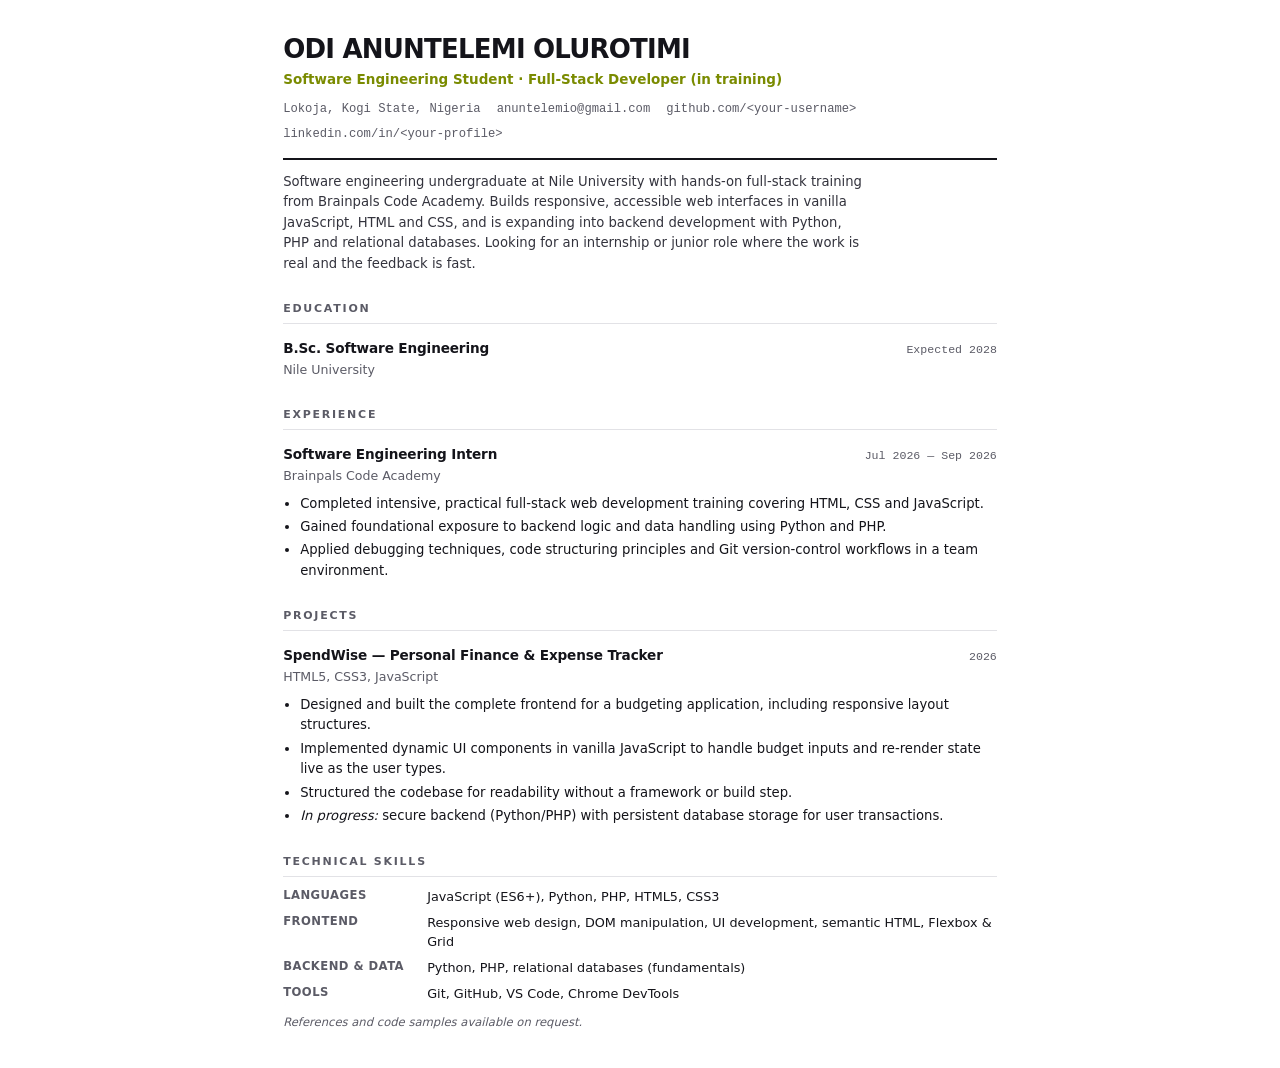
==== Odi-Anuntelemi-Olurotimi-CV.html @ 8ad45e79 "Portfolio" ====
<!DOCTYPE html>
<html lang="en">
<head>
<meta charset="utf-8">
<title>Odi Anuntelemi Olurotimi — CV</title>
<style>
@page{size:A4;margin:14mm 14mm}
:root{
  --ink:#14141a; --soft:#5b5b66; --rule:#e2e2e6; --accent:#7a8b00;
  --font:"Inter",system-ui,-apple-system,"Segoe UI",Roboto,Helvetica,Arial,sans-serif;
}
*,*::before,*::after{box-sizing:border-box}
body{
  margin:0;padding:36px 40px;background:#fff;color:var(--ink);
  font-family:var(--font);font-size:13.2px;line-height:1.55;
  max-width:210mm;margin-inline:auto;
}
h1{font-size:26px;margin:0;letter-spacing:-.03em;line-height:1.05;text-transform:uppercase}
h2{
  font-size:11px;letter-spacing:.16em;text-transform:uppercase;color:var(--soft);
  margin:26px 0 10px;padding-bottom:6px;border-bottom:1px solid var(--rule);font-weight:700;
}
h3{font-size:13.6px;margin:0;letter-spacing:-.01em}
p{margin:0}
a{color:inherit;text-decoration:none}
ul{margin:8px 0 0;padding-left:17px}
li{margin-bottom:3px}
.contact{
  display:flex;flex-wrap:wrap;gap:6px 16px;margin-top:10px;
  font-size:12.2px;color:var(--soft);font-family:ui-monospace,SFMono-Regular,Menlo,monospace;
}
.role{font-size:13.5px;color:var(--accent);font-weight:600;margin-top:6px}
.head{padding-bottom:14px;border-bottom:2px solid var(--ink)}
.entry{display:flex;justify-content:space-between;gap:16px;align-items:baseline}
.when{font-family:ui-monospace,SFMono-Regular,Menlo,monospace;font-size:11.6px;color:var(--soft);white-space:nowrap}
.org{color:var(--soft);font-size:12.6px;margin-top:1px}
.block{margin-top:14px}
.block:first-of-type{margin-top:0}
.skills{display:grid;gap:6px;margin-top:10px}
.skills div{display:grid;grid-template-columns:132px 1fr;gap:12px;font-size:12.8px}
.skills b{font-weight:600;color:var(--soft);font-size:11.6px;letter-spacing:.04em;text-transform:uppercase}
.intro{margin-top:12px;color:#33333d;max-width:70ch}
.note{font-size:11.6px;color:var(--soft);margin-top:10px;font-style:italic}
@media print{
  body{padding:0;font-size:12.4px}
  h2{margin-top:20px}
}
</style>
</head>
<body>

  <div class="head">
    <h1>Odi Anuntelemi Olurotimi</h1>
    <p class="role">Software Engineering Student &middot; Full-Stack Developer (in training)</p>
    <div class="contact">
      <span>Lokoja, Kogi State, Nigeria</span>
      <span>anuntelemio@gmail.com</span>
      <span>github.com/&lt;your-username&gt;</span>
      <span>linkedin.com/in/&lt;your-profile&gt;</span>
    </div>
  </div>

  <p class="intro">
    Software engineering undergraduate at Nile University with hands-on full-stack training from
    Brainpals Code Academy. Builds responsive, accessible web interfaces in vanilla JavaScript,
    HTML and CSS, and is expanding into backend development with Python, PHP and relational
    databases. Looking for an internship or junior role where the work is real and the feedback is fast.
  </p>

  <h2>Education</h2>
  <div class="block">
    <div class="entry">
      <div>
        <h3>B.Sc. Software Engineering</h3>
        <p class="org">Nile University</p>
      </div>
      <span class="when">Expected 2028</span>
    </div>
  </div>

  <h2>Experience</h2>
  <div class="block">
    <div class="entry">
      <div>
        <h3>Software Engineering Intern</h3>
        <p class="org">Brainpals Code Academy</p>
      </div>
      <span class="when">Jul 2026 — Sep 2026</span>
    </div>
    <ul>
      <li>Completed intensive, practical full-stack web development training covering HTML, CSS and JavaScript.</li>
      <li>Gained foundational exposure to backend logic and data handling using Python and PHP.</li>
      <li>Applied debugging techniques, code structuring principles and Git version-control workflows in a team environment.</li>
    </ul>
  </div>

  <h2>Projects</h2>
  <div class="block">
    <div class="entry">
      <div>
        <h3>SpendWise — Personal Finance &amp; Expense Tracker</h3>
        <p class="org">HTML5, CSS3, JavaScript</p>
      </div>
      <span class="when">2026</span>
    </div>
    <ul>
      <li>Designed and built the complete frontend for a budgeting application, including responsive layout structures.</li>
      <li>Implemented dynamic UI components in vanilla JavaScript to handle budget inputs and re-render state live as the user types.</li>
      <li>Structured the codebase for readability without a framework or build step.</li>
      <li><em>In progress:</em> secure backend (Python/PHP) with persistent database storage for user transactions.</li>
    </ul>
  </div>

  <h2>Technical Skills</h2>
  <div class="skills">
    <div><b>Languages</b><span>JavaScript (ES6+), Python, PHP, HTML5, CSS3</span></div>
    <div><b>Frontend</b><span>Responsive web design, DOM manipulation, UI development, semantic HTML, Flexbox &amp; Grid</span></div>
    <div><b>Backend &amp; Data</b><span>Python, PHP, relational databases (fundamentals)</span></div>
    <div><b>Tools</b><span>Git, GitHub, VS Code, Chrome DevTools</span></div>
  </div>

  <p class="note">References and code samples available on request.</p>

</body>
</html>
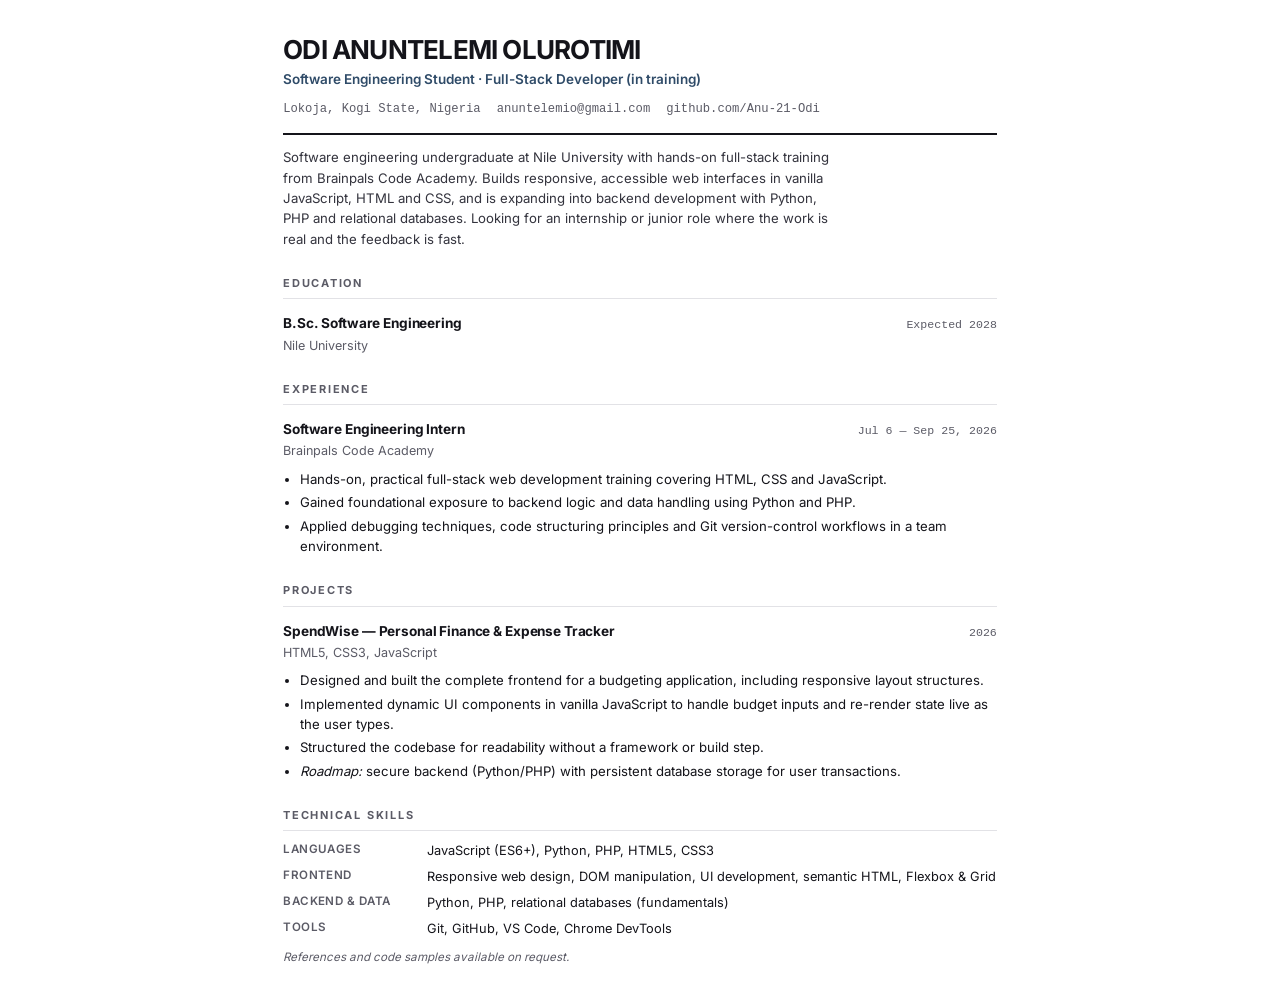
==== commit f570e249: "Build responsive steel-blue futuristic portfolio Co-authored-by: arena-agent <297053741+arena-agent@" ====
--- a/Odi-Anuntelemi-Olurotimi-CV.html
+++ b/Odi-Anuntelemi-Olurotimi-CV.html
@@ -1,125 +1,286 @@
-<!DOCTYPE html>
+<!doctype html>
 <html lang="en">
-<head>
-<meta charset="utf-8">
-<title>Odi Anuntelemi Olurotimi — CV</title>
-<style>
-@page{size:A4;margin:14mm 14mm}
-:root{
-  --ink:#14141a; --soft:#5b5b66; --rule:#e2e2e6; --accent:#7a8b00;
-  --font:"Inter",system-ui,-apple-system,"Segoe UI",Roboto,Helvetica,Arial,sans-serif;
-}
-*,*::before,*::after{box-sizing:border-box}
-body{
-  margin:0;padding:36px 40px;background:#fff;color:var(--ink);
-  font-family:var(--font);font-size:13.2px;line-height:1.55;
-  max-width:210mm;margin-inline:auto;
-}
-h1{font-size:26px;margin:0;letter-spacing:-.03em;line-height:1.05;text-transform:uppercase}
-h2{
-  font-size:11px;letter-spacing:.16em;text-transform:uppercase;color:var(--soft);
-  margin:26px 0 10px;padding-bottom:6px;border-bottom:1px solid var(--rule);font-weight:700;
-}
-h3{font-size:13.6px;margin:0;letter-spacing:-.01em}
-p{margin:0}
-a{color:inherit;text-decoration:none}
-ul{margin:8px 0 0;padding-left:17px}
-li{margin-bottom:3px}
-.contact{
-  display:flex;flex-wrap:wrap;gap:6px 16px;margin-top:10px;
-  font-size:12.2px;color:var(--soft);font-family:ui-monospace,SFMono-Regular,Menlo,monospace;
-}
-.role{font-size:13.5px;color:var(--accent);font-weight:600;margin-top:6px}
-.head{padding-bottom:14px;border-bottom:2px solid var(--ink)}
-.entry{display:flex;justify-content:space-between;gap:16px;align-items:baseline}
-.when{font-family:ui-monospace,SFMono-Regular,Menlo,monospace;font-size:11.6px;color:var(--soft);white-space:nowrap}
-.org{color:var(--soft);font-size:12.6px;margin-top:1px}
-.block{margin-top:14px}
-.block:first-of-type{margin-top:0}
-.skills{display:grid;gap:6px;margin-top:10px}
-.skills div{display:grid;grid-template-columns:132px 1fr;gap:12px;font-size:12.8px}
-.skills b{font-weight:600;color:var(--soft);font-size:11.6px;letter-spacing:.04em;text-transform:uppercase}
-.intro{margin-top:12px;color:#33333d;max-width:70ch}
-.note{font-size:11.6px;color:var(--soft);margin-top:10px;font-style:italic}
-@media print{
-  body{padding:0;font-size:12.4px}
-  h2{margin-top:20px}
-}
-</style>
-</head>
-<body>
-
-  <div class="head">
-    <h1>Odi Anuntelemi Olurotimi</h1>
-    <p class="role">Software Engineering Student &middot; Full-Stack Developer (in training)</p>
-    <div class="contact">
-      <span>Lokoja, Kogi State, Nigeria</span>
-      <span>anuntelemio@gmail.com</span>
-      <span>github.com/&lt;your-username&gt;</span>
-      <span>linkedin.com/in/&lt;your-profile&gt;</span>
-    </div>
-  </div>
-
-  <p class="intro">
-    Software engineering undergraduate at Nile University with hands-on full-stack training from
-    Brainpals Code Academy. Builds responsive, accessible web interfaces in vanilla JavaScript,
-    HTML and CSS, and is expanding into backend development with Python, PHP and relational
-    databases. Looking for an internship or junior role where the work is real and the feedback is fast.
-  </p>
-
-  <h2>Education</h2>
-  <div class="block">
-    <div class="entry">
+  <head>
+    <meta charset="utf-8" />
+    <meta name="viewport" content="width=device-width, initial-scale=1" />
+    <title>Odi Anuntelemi Olurotimi — CV</title>
+    <style>
+      @font-face {
+        font-family: Inter;
+        font-weight: 100 900;
+        font-style: normal;
+        src: url(assets/fonts/inter-latin-wght-normal.woff2) format("woff2");
+      }
+
+      @page {
+        size: A4;
+        margin: 14mm 14mm;
+      }
+      :root {
+        --ink: #14141a;
+        --soft: #5b5b66;
+        --rule: #e2e2e6;
+        --accent: #2f4b68;
+        --font:
+          "Inter", system-ui, -apple-system, "Segoe UI", Roboto, Helvetica,
+          Arial, sans-serif;
+      }
+      *,
+      *::before,
+      *::after {
+        box-sizing: border-box;
+      }
+      body {
+        margin: 0;
+        padding: 36px 40px;
+        background: #fff;
+        color: var(--ink);
+        font-family: var(--font);
+        font-size: 13.2px;
+        line-height: 1.55;
+        max-width: 210mm;
+        margin-inline: auto;
+      }
+      h1 {
+        font-size: 26px;
+        margin: 0;
+        letter-spacing: -0.03em;
+        line-height: 1.05;
+        text-transform: uppercase;
+      }
+      h2 {
+        font-size: 11px;
+        letter-spacing: 0.16em;
+        text-transform: uppercase;
+        color: var(--soft);
+        margin: 26px 0 10px;
+        padding-bottom: 6px;
+        border-bottom: 1px solid var(--rule);
+        font-weight: 700;
+      }
+      h3 {
+        font-size: 13.6px;
+        margin: 0;
+        letter-spacing: -0.01em;
+      }
+      p {
+        margin: 0;
+      }
+      a {
+        color: inherit;
+        text-decoration: none;
+      }
+      ul {
+        margin: 8px 0 0;
+        padding-left: 17px;
+      }
+      li {
+        margin-bottom: 3px;
+      }
+      .contact {
+        display: flex;
+        flex-wrap: wrap;
+        gap: 6px 16px;
+        margin-top: 10px;
+        font-size: 12.2px;
+        color: var(--soft);
+        font-family: ui-monospace, SFMono-Regular, Menlo, monospace;
+      }
+      .role {
+        font-size: 13.5px;
+        color: var(--accent);
+        font-weight: 600;
+        margin-top: 6px;
+      }
+      .head {
+        padding-bottom: 14px;
+        border-bottom: 2px solid var(--ink);
+      }
+      .entry {
+        display: flex;
+        justify-content: space-between;
+        gap: 16px;
+        align-items: baseline;
+      }
+      .when {
+        font-family: ui-monospace, SFMono-Regular, Menlo, monospace;
+        font-size: 11.6px;
+        color: var(--soft);
+        white-space: nowrap;
+      }
+      .org {
+        color: var(--soft);
+        font-size: 12.6px;
+        margin-top: 1px;
+      }
+      .block {
+        margin-top: 14px;
+      }
+      .block:first-of-type {
+        margin-top: 0;
+      }
+      .skills {
+        display: grid;
+        gap: 6px;
+        margin-top: 10px;
+      }
+      .skills div {
+        display: grid;
+        grid-template-columns: 132px 1fr;
+        gap: 12px;
+        font-size: 12.8px;
+      }
+      .skills b {
+        font-weight: 600;
+        color: var(--soft);
+        font-size: 11.6px;
+        letter-spacing: 0.04em;
+        text-transform: uppercase;
+      }
+      .intro {
+        margin-top: 12px;
+        color: #33333d;
+        max-width: 70ch;
+      }
+      .note {
+        font-size: 11.6px;
+        color: var(--soft);
+        margin-top: 10px;
+        font-style: italic;
+      }
+      @media screen and (max-width: 600px) {
+        body {
+          padding: 28px 22px;
+        }
+        h1 {
+          font-size: 23px;
+        }
+        .entry {
+          flex-direction: column;
+          gap: 6px;
+        }
+        .skills div {
+          grid-template-columns: 1fr;
+          gap: 3px;
+        }
+      }
+      @media print {
+        body {
+          padding: 0;
+          font-size: 12.4px;
+        }
+        h2 {
+          margin-top: 20px;
+        }
+      }
+    </style>
+  </head>
+  <body>
+    <div class="head">
+      <h1>Odi Anuntelemi Olurotimi</h1>
+      <p class="role">
+        Software Engineering Student &middot; Full-Stack Developer (in training)
+      </p>
+      <div class="contact">
+        <span>Lokoja, Kogi State, Nigeria</span>
+        <a href="mailto:anuntelemio@gmail.com">anuntelemio@gmail.com</a>
+        <a href="https://github.com/Anu-21-Odi">github.com/Anu-21-Odi</a>
+      </div>
+    </div>
+
+    <p class="intro">
+      Software engineering undergraduate at Nile University with hands-on
+      full-stack training from Brainpals Code Academy. Builds responsive,
+      accessible web interfaces in vanilla JavaScript, HTML and CSS, and is
+      expanding into backend development with Python, PHP and relational
+      databases. Looking for an internship or junior role where the work is real
+      and the feedback is fast.
+    </p>
+
+    <h2>Education</h2>
+    <div class="block">
+      <div class="entry">
+        <div>
+          <h3>B.Sc. Software Engineering</h3>
+          <p class="org">Nile University</p>
+        </div>
+        <span class="when">Expected 2028</span>
+      </div>
+    </div>
+
+    <h2>Experience</h2>
+    <div class="block">
+      <div class="entry">
+        <div>
+          <h3>Software Engineering Intern</h3>
+          <p class="org">Brainpals Code Academy</p>
+        </div>
+        <span class="when">Jul 6 — Sep 25, 2026</span>
+      </div>
+      <ul>
+        <li>
+          Hands-on, practical full-stack web development training covering HTML,
+          CSS and JavaScript.
+        </li>
+        <li>
+          Gained foundational exposure to backend logic and data handling using
+          Python and PHP.
+        </li>
+        <li>
+          Applied debugging techniques, code structuring principles and Git
+          version-control workflows in a team environment.
+        </li>
+      </ul>
+    </div>
+
+    <h2>Projects</h2>
+    <div class="block">
+      <div class="entry">
+        <div>
+          <h3>SpendWise — Personal Finance &amp; Expense Tracker</h3>
+          <p class="org">HTML5, CSS3, JavaScript</p>
+        </div>
+        <span class="when">2026</span>
+      </div>
+      <ul>
+        <li>
+          Designed and built the complete frontend for a budgeting application,
+          including responsive layout structures.
+        </li>
+        <li>
+          Implemented dynamic UI components in vanilla JavaScript to handle
+          budget inputs and re-render state live as the user types.
+        </li>
+        <li>
+          Structured the codebase for readability without a framework or build
+          step.
+        </li>
+        <li>
+          <em>Roadmap:</em> secure backend (Python/PHP) with persistent database
+          storage for user transactions.
+        </li>
+      </ul>
+    </div>
+
+    <h2>Technical Skills</h2>
+    <div class="skills">
       <div>
-        <h3>B.Sc. Software Engineering</h3>
-        <p class="org">Nile University</p>
-      </div>
-      <span class="when">Expected 2028</span>
-    </div>
-  </div>
-
-  <h2>Experience</h2>
-  <div class="block">
-    <div class="entry">
+        <b>Languages</b><span>JavaScript (ES6+), Python, PHP, HTML5, CSS3</span>
+      </div>
       <div>
-        <h3>Software Engineering Intern</h3>
-        <p class="org">Brainpals Code Academy</p>
-      </div>
-      <span class="when">Jul 2026 — Sep 2026</span>
-    </div>
-    <ul>
-      <li>Completed intensive, practical full-stack web development training covering HTML, CSS and JavaScript.</li>
-      <li>Gained foundational exposure to backend logic and data handling using Python and PHP.</li>
-      <li>Applied debugging techniques, code structuring principles and Git version-control workflows in a team environment.</li>
-    </ul>
-  </div>
-
-  <h2>Projects</h2>
-  <div class="block">
-    <div class="entry">
+        <b>Frontend</b
+        ><span
+          >Responsive web design, DOM manipulation, UI development, semantic
+          HTML, Flexbox &amp; Grid</span
+        >
+      </div>
       <div>
-        <h3>SpendWise — Personal Finance &amp; Expense Tracker</h3>
-        <p class="org">HTML5, CSS3, JavaScript</p>
-      </div>
-      <span class="when">2026</span>
-    </div>
-    <ul>
-      <li>Designed and built the complete frontend for a budgeting application, including responsive layout structures.</li>
-      <li>Implemented dynamic UI components in vanilla JavaScript to handle budget inputs and re-render state live as the user types.</li>
-      <li>Structured the codebase for readability without a framework or build step.</li>
-      <li><em>In progress:</em> secure backend (Python/PHP) with persistent database storage for user transactions.</li>
-    </ul>
-  </div>
-
-  <h2>Technical Skills</h2>
-  <div class="skills">
-    <div><b>Languages</b><span>JavaScript (ES6+), Python, PHP, HTML5, CSS3</span></div>
-    <div><b>Frontend</b><span>Responsive web design, DOM manipulation, UI development, semantic HTML, Flexbox &amp; Grid</span></div>
-    <div><b>Backend &amp; Data</b><span>Python, PHP, relational databases (fundamentals)</span></div>
-    <div><b>Tools</b><span>Git, GitHub, VS Code, Chrome DevTools</span></div>
-  </div>
-
-  <p class="note">References and code samples available on request.</p>
-
-</body>
+        <b>Backend &amp; Data</b
+        ><span>Python, PHP, relational databases (fundamentals)</span>
+      </div>
+      <div><b>Tools</b><span>Git, GitHub, VS Code, Chrome DevTools</span></div>
+    </div>
+
+    <p class="note">References and code samples available on request.</p>
+  </body>
 </html>
